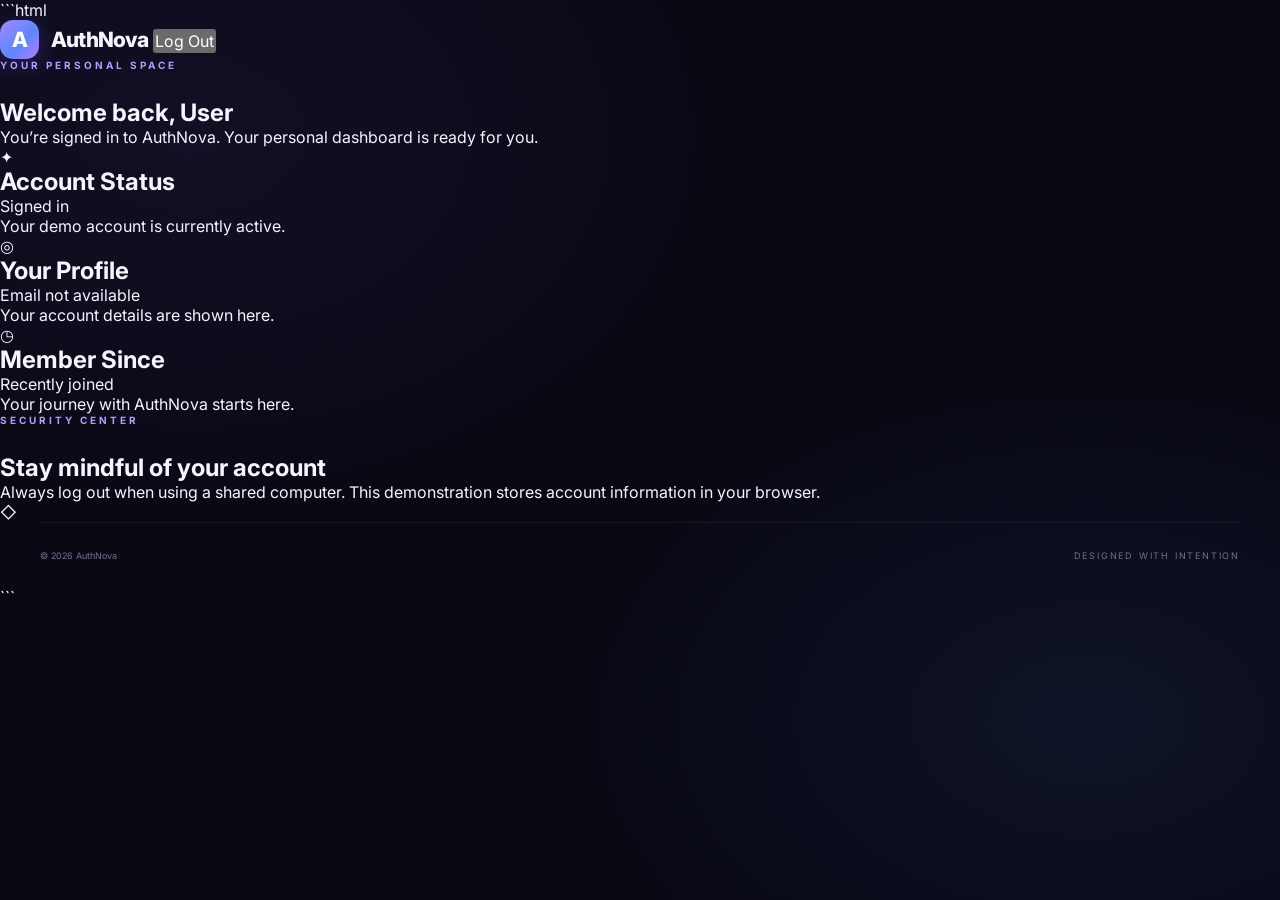
==== WebDev-L2-LoginAuthentication/dashboard.html @ 5b6138a6 "Add AuthNova dashboard page" ====
```html
<!DOCTYPE html>
<html lang="en">
<head>
  <meta charset="UTF-8">
  <meta name="viewport" content="width=device-width, initial-scale=1.0">

  <meta
    name="description"
    content="Your personal AuthNova account dashboard."
  >

  <title>Dashboard | AuthNova</title>

  <link rel="preconnect" href="https://fonts.googleapis.com">
  <link rel="preconnect" href="https://fonts.gstatic.com" crossorigin>

  <link
    href="https://fonts.googleapis.com/css2?family=Inter:wght@400;500;600;700;800&display=swap"
    rel="stylesheet"
  >

  <link rel="stylesheet" href="css/style.css">
</head>

<body class="dashboard-page">

  <header class="dashboard-header">
    <a class="brand" href="dashboard.html" aria-label="AuthNova home">
      <span class="brand-mark">A</span>
      <span class="brand-name">AuthNova</span>
    </a>

    <button
      type="button"
      class="btn btn-secondary"
      id="logoutButton"
    >
      Log Out
    </button>
  </header>

  <main class="dashboard-main">
    <section class="dashboard-welcome">
      <span class="eyebrow">YOUR PERSONAL SPACE</span>

      <h1>
        Welcome back,
        <span id="dashboardUsername">User</span>
      </h1>

      <p>
        You’re signed in to AuthNova. Your personal dashboard
        is ready for you.
      </p>
    </section>

    <section class="dashboard-grid" aria-label="Account overview">

      <article class="dashboard-card">
        <span class="dashboard-card-icon" aria-hidden="true">✦</span>
        <h2>Account Status</h2>
        <p class="dashboard-status">
          <span class="status-dot"></span>
          Signed in
        </p>
        <p>Your demo account is currently active.</p>
      </article>

      <article class="dashboard-card">
        <span class="dashboard-card-icon" aria-hidden="true">◎</span>
        <h2>Your Profile</h2>
        <p id="dashboardEmail">Email not available</p>
        <p>Your account details are shown here.</p>
      </article>

      <article class="dashboard-card">
        <span class="dashboard-card-icon" aria-hidden="true">◷</span>
        <h2>Member Since</h2>
        <p id="dashboardCreatedAt">Recently joined</p>
        <p>Your journey with AuthNova starts here.</p>
      </article>

    </section>

    <section class="dashboard-security">
      <div>
        <span class="eyebrow">SECURITY CENTER</span>
        <h2>Stay mindful of your account</h2>
        <p>
          Always log out when using a shared computer.
          This demonstration stores account information in your browser.
        </p>
      </div>

      <span class="security-symbol" aria-hidden="true">◇</span>
    </section>
  </main>

  <footer class="site-footer">
    <span>© 2026 AuthNova</span>
    <span>DESIGNED WITH INTENTION</span>
  </footer>

  <script src="js/dashboard.js" defer></script>
</body>
</html>
```
---- WebDev-L2-LoginAuthentication/css/style.css ----
/* =========================================
   AUTHNOVA — PREMIUM AUTHENTICATION UI
   OASIS INFOBYTE | LEVEL 2 | TASK 4
   ========================================= */

:root {
  color-scheme: dark;
  --bg: #090914;
  --surface: rgba(19, 19, 39, 0.78);
  --text: #f5f4ff;
  --muted: #9695b4;
  --purple: #9b7bff;
  --blue: #61a5ff;
  --pink: #e3a2ff;
  --border: rgba(183, 169, 255, 0.17);
  --danger: #ff819b;
  --success: #7bc8ff;
  --radius: 22px;
}

* {
  box-sizing: border-box;
  margin: 0;
  padding: 0;
}

html {
  min-height: 100%;
  scroll-behavior: smooth;
}

body {
  min-height: 100vh;
  overflow-x: hidden;
  background:
    radial-gradient(ellipse at 15% 15%, rgba(84, 54, 155, 0.13), transparent 35%),
    radial-gradient(ellipse at 85% 80%, rgba(44, 92, 175, 0.12), transparent 34%),
    var(--bg);
  color: var(--text);
  font-family: "Inter", sans-serif;
  -webkit-font-smoothing: antialiased;
  isolation: isolate;
}

a {
  color: inherit;
  text-decoration: none;
}

button,
input {
  font: inherit;
}

button,
a,
input {
  -webkit-tap-highlight-color: transparent;
}

button:focus-visible,
a:focus-visible,
input:focus-visible {
  outline: 2px solid var(--blue);
  outline-offset: 4px;
}

.ambient {
  position: fixed;
  z-index: -1;
  width: 330px;
  height: 330px;
  border-radius: 50%;
  filter: blur(100px);
  opacity: 0.17;
  pointer-events: none;
  animation: ambientFloat 12s ease-in-out infinite alternate;
}

.ambient-one {
  top: 12%;
  left: -140px;
  background: #7045ff;
}

.ambient-two {
  right: -140px;
  bottom: 5%;
  background: #367bff;
  animation-delay: -4s;
}

.ambient-three {
  top: 42%;
  left: 45%;
  width: 180px;
  height: 180px;
  background: #bb61ff;
  opacity: 0.08;
  animation-delay: -7s;
}

@keyframes ambientFloat {
  from {
    transform: translate3d(0, 0, 0) scale(0.9);
  }
  to {
    transform: translate3d(25px, -35px, 0) scale(1.12);
  }
}

/* Navigation */

.topbar {
  width: min(1320px, calc(100% - 80px));
  height: 94px;
  margin: 0 auto;
  display: flex;
  align-items: center;
  justify-content: space-between;
  border-bottom: 1px solid rgba(255, 255, 255, 0.055);
}

.brand {
  display: inline-flex;
  align-items: center;
  gap: 12px;
  font-size: 21px;
  font-weight: 800;
  letter-spacing: -0.8px;
}

.brand-mark,
.mini-brand-mark {
  display: grid;
  place-items: center;
  color: white;
  background: linear-gradient(135deg, #a28aff, #5d86ff 58%, #bd7aff);
  box-shadow: 0 5px 24px rgba(120, 99, 255, 0.28);
  font-weight: 800;
}

.brand-mark {
  width: 39px;
  height: 39px;
  border-radius: 13px;
  font-size: 21px;
}

.brand-highlight {
  color: #a998ff;
}

.topbar-right {
  display: flex;
  align-items: center;
  gap: 9px;
}

.status-dot {
  width: 7px;
  height: 7px;
  border-radius: 50%;
  background: #8b9cff;
  box-shadow: 0 0 13px #8b9cff;
}

.status-text {
  color: #aaa7c9;
  font-size: 10px;
  font-weight: 700;
  letter-spacing: 2px;
}

/* Main layout */

.page-layout {
  width: min(1160px, calc(100% - 80px));
  min-height: calc(100vh - 160px);
  margin: 0 auto;
  padding: 48px 0 58px;
  display: grid;
  grid-template-columns: 1fr 0.88fr;
  align-items: center;
  gap: clamp(48px, 8vw, 115px);
}

.welcome-panel {
  position: relative;
  padding: 24px 0 40px;
  animation: fadeUp 0.8s ease both;
}

.eyebrow {
  display: flex;
  align-items: center;
  gap: 12px;
  color: #aaa0ff;
  font-size: 10px;
  font-weight: 700;
  letter-spacing: 3px;
  margin-bottom: 27px;
}

.eyebrow-line {
  width: 32px;
  height: 1px;
  background: linear-gradient(90deg, var(--purple), transparent);
}

.welcome-panel h1 {
  max-width: 590px;
  font-size: clamp(42px, 5.3vw, 70px);
  line-height: 1.08;
  letter-spacing: -3.6px;
  font-weight: 800;
}

.welcome-panel h1 span {
  color: transparent;
  background: linear-gradient(100deg, #a58bff 10%, #6da8ff 58%, #d6a4ff);
  -webkit-background-clip: text;
  background-clip: text;
}

.welcome-description {
  max-width: 440px;
  margin-top: 25px;
  color: var(--muted);
  font-size: 14px;
  line-height: 1.95;
}

.feature-list {
  display: grid;
  gap: 22px;
  margin-top: 38px;
}

.feature-item {
  display: flex;
  align-items: flex-start;
  gap: 15px;
}

.feature-icon {
  display: grid;
  place-items: center;
  flex: 0 0 41px;
  width: 41px;
  height: 41px;
  border: 1px solid rgba(161, 141, 255, 0.24);
  border-radius: 13px;
  background: linear-gradient(145deg, rgba(144, 113, 255, 0.14), rgba(76, 124, 255, 0.05));
  color: #b7a5ff;
  font-size: 20px;
}

.feature-item h3 {
  margin: 1px 0 6px;
  font-size: 13px;
  font-weight: 600;
}

.feature-item p {
  color: #8584a5;
  font-size: 11px;
  line-height: 1.7;
}

/* Decorative three-dimensional illustration */

.decorative-orbit {
  position: absolute;
  top: -10px;
  right: -6px;
  width: 210px;
  height: 210px;
  opacity: 0.9;
  pointer-events: none;
  transform: rotate(-12deg);
}

.orbit {
  position: absolute;
  inset: 0;
  border: 1px solid rgba(167, 145, 255, 0.19);
  border-radius: 50%;
}

.orbit-outer {
  transform: rotateX(65deg) rotateZ(28deg);
  box-shadow: 0 0 32px rgba(122, 105, 255, 0.08);
}

.orbit-middle {
  inset: 22px;
  transform: rotateY(62deg) rotateZ(-35deg);
  border-color: rgba(111, 167, 255, 0.3);
}

.orbit-core {
  position: absolute;
  top: 50%;
  left: 50%;
  display: grid;
  place-items: center;
  width: 76px;
  height: 76px;
  border: 1px solid rgba(211, 200, 255, 0.5);
  border-radius: 23px;
  background: linear-gradient(145deg, rgba(159, 127, 255, 0.5), rgba(62, 93, 202, 0.27));
  box-shadow:
    inset 0 1px 0 rgba(255, 255, 255, 0.4),
    0 0 35px rgba(117, 93, 255, 0.27),
    0 18px 40px rgba(0, 0, 0, 0.3);
  backdrop-filter: blur(12px);
  font-size: 30px;
  font-weight: 800;
  transform: translate(-50%, -50%) rotate(12deg);
  animation: coreFloat 5s ease-in-out infinite;
}

.orbit-core span {
  color: #b4d1ff;
}

.orbit-star {
  position: absolute;
  color: #bbaaff;
  text-shadow: 0 0 15px #987aff;
}

.star-one {
  top: 18px;
  right: 28px;
  font-size: 18px;
}

.star-two {
  bottom: 29px;
  left: 12px;
  font-size: 25px;
}

.star-three {
  right: 9px;
  bottom: 53px;
  font-size: 12px;
}

@keyframes coreFloat {
  0%, 100% {
    transform: translate(-50%, -50%) rotate(12deg) translateY(0);
  }
  50% {
    transform: translate(-50%, -50%) rotate(4deg) translateY(-8px);
  }
}

/* Authentication card */

.auth-area {
  width: 100%;
  max-width: 455px;
  justify-self: end;
  perspective: 1400px;
  animation: fadeUp 0.8s 0.12s ease both;
}

.auth-card {
  position: relative;
  overflow: hidden;
  padding: 37px 35px 26px;
  border: 1px solid var(--border);
  border-radius: var(--radius);
  background:
    linear-gradient(145deg, rgba(30, 28, 57, 0.8), rgba(15, 15, 31, 0.91) 60%),
    var(--surface);
  box-shadow:
    0 32px 90px rgba(0, 0, 0, 0.38),
    inset 0 1px 0 rgba(255, 255, 255, 0.08),
    0 0 0 1px rgba(142, 117, 255, 0.035);
  backdrop-filter: blur(22px);
  transform: rotateY(-3deg) rotateX(1deg);
  transition: transform 0.4s ease, border-color 0.4s ease, box-shadow 0.4s ease;
}

.auth-card:hover {
  transform: rotateY(0) rotateX(0) translateY(-3px);
  border-color: rgba(167, 146, 255, 0.32);
  box-shadow:
    0 38px 100px rgba(0, 0, 0, 0.43),
    0 0 40px rgba(112, 93, 255, 0.08),
    inset 0 1px 0 rgba(255, 255, 255, 0.1);
}

.card-top-glow {
  position: absolute;
  top: 0;
  left: 16%;
  width: 68%;
  height: 1px;
  background: linear-gradient(90deg, transparent, #b9a4ff, #77b4ff, transparent);
  box-shadow: 0 0 18px rgba(157, 128, 255, 0.65);
}

.card-heading {
  text-align: center;
  margin-bottom: 30px;
}

.mini-brand-mark {
  width: 48px;
  height: 48px;
  margin: 0 auto 20px;
  border: 1px solid rgba(255, 255, 255, 0.27);
  border-radius: 16px;
  font-size: 24px;
  transform: rotate(-5deg);
}

.card-kicker {
  margin-bottom: 10px;
  color: #a99aff;
  font-size: 9px;
  font-weight: 700;
  letter-spacing: 3px;
}

.card-heading h2 {
  font-size: clamp(21px, 2.2vw, 26px);
  letter-spacing: -0.8px;
  line-height: 1.4;
}

.card-heading h2 span {
  color: #a998ff;
}

.card-subtitle {
  margin-top: 9px;
  color: var(--muted);
  font-size: 11px;
  line-height: 1.7;
}

/* Form */

.form-group {
  margin-bottom: 19px;
}

.form-group > label,
.label-row > label {
  display: block;
  margin-bottom: 9px;
  color: #e4e2f7;
  font-size: 11px;
  font-weight: 600;
}

.label-row {
  display: flex;
  align-items: center;
  justify-content: space-between;
}

.text-link {
  margin-bottom: 9px;
  color: #a99aff;
  font-size: 10px;
  transition: color 0.2s ease;
}

.text-link:hover {
  color: #d0c5ff;
}

.input-shell {
  display: flex;
  align-items: center;
  gap: 11px;
  min-height: 51px;
  padding: 0 14px;
  border: 1px solid rgba(179, 170, 225, 0.16);
  border-radius: 11px;
  background: rgba(8, 8, 21, 0.48);
  transition: border-color 0.25s ease, box-shadow 0.25s ease, background 0.25s ease;
}

.input-shell:focus-within {
  border-color: rgba(153, 132, 255, 0.75);
  background: rgba(13, 12, 32, 0.8);
  box-shadow: 0 0 0 3px rgba(135, 109, 255, 0.1);
}

.input-icon {
  flex: 0 0 auto;
  color: #a89aff;
  font-size: 19px;
}

.input-shell input {
  width: 100%;
  min-width: 0;
  border: 0;
  outline: 0;
  background: transparent;
  color: var(--text);
  font-size: 11px;
}

.input-shell input::placeholder {
  color: #696985;
}

.input-shell input:focus-visible {
  outline: 0;
}

.toggle-password {
  flex: 0 0 auto;
  padding: 5px;
  border: 0;
  background: transparent;
  color: #aaa4d2;
  cursor: pointer;
  font-size: 17px;
}

.toggle-password:hover {
  color: white;
}

.field-error {
  display: block;
  min-height: 0;
  margin-top: 0;
  color: var(--danger);
  font-size: 10px;
  line-height: 1.6;
}

.field-error:not(:empty) {
  margin-top: 6px;
}

.form-options {
  display: flex;
  align-items: center;
  justify-content: space-between;
  gap: 10px;
  margin: 2px 0 19px;
}

.remember-option {
  display: inline-flex;
  align-items: center;
  gap: 8px;
  color: #aaa9c3;
  font-size: 10px;
  cursor: pointer;
}

.remember-option input {
  position: absolute;
  width: 1px;
  height: 1px;
  opacity: 0;
}

.custom-checkbox {
  display: grid;
  place-items: center;
  width: 15px;
  height: 15px;
  border: 1px solid rgba(177, 164, 233, 0.38);
  border-radius: 4px;
  background: rgba(255, 255, 255, 0.025);
  transition: all 0.2s ease;
}

.remember-option input:checked + .custom-checkbox {
  border-color: #9e89ff;
  background: linear-gradient(135deg, #9f85ff, #648fff);
}

.remember-option input:checked + .custom-checkbox::after {
  content: "✓";
  color: white;
  font-size: 10px;
}

.remember-option input:focus-visible + .custom-checkbox {
  outline: 2px solid var(--blue);
  outline-offset: 3px;
}

.secure-label {
  color: #8d8ab0;
  font-size: 9px;
}

.form-message {
  display: none;
  margin-bottom: 13px;
  padding: 10px 12px;
  border: 1px solid transparent;
  border-radius: 8px;
  font-size: 11px;
  line-height: 1.6;
}

.form-message:not(:empty) {
  display: block;
}

.form-message.error {
  border-color: rgba(255, 129, 155, 0.25);
  background: rgba(255, 100, 140, 0.07);
  color: #ff9cb1;
}

.form-message.success {
  border-color: rgba(123, 200, 255, 0.25);
  background: rgba(90, 160, 255, 0.07);
  color: #a9d9ff;
}

.primary-button {
  position: relative;
  display: flex;
  align-items: center;
  justify-content: center;
  gap: 12px;
  width: 100%;
  min-height: 51px;
  padding: 0 18px;
  overflow: hidden;
  border: 1px solid rgba(214, 202, 255, 0.32);
  border-radius: 11px;
  background: linear-gradient(105deg, #7654e9, #6267ed 55%, #497eea);
  box-shadow:
    0 8px 25px rgba(100, 83, 231, 0.23),
    inset 0 1px 0 rgba(255, 255, 255, 0.2);
  color: white;
  font-size: 12px;
  font-weight: 700;
  cursor: pointer;
  transition: transform 0.25s ease, box-shadow 0.25s ease, filter 0.25s ease;
}

.primary-button::before {
  position: absolute;
  top: 0;
  left: -100%;
  width: 60%;
  height: 100%;
  content: "";
  background: linear-gradient(90deg, transparent, rgba(255, 255, 255, 0.2), transparent);
  transform: skewX(-20deg);
  transition: left 0.55s ease;
}

.primary-button:hover::before {
  left: 150%;
}

.primary-button:hover {
  transform: translateY(-2px);
  filter: brightness(1.08);
  box-shadow: 0 12px 30px rgba(100, 83, 231, 0.32);
}

.primary-button:active {
  transform: translateY(0) scale(0.99);
}

.button-arrow {
  position: absolute;
  right: 18px;
  font-size: 17px;
  transition: transform 0.25s ease;
}

.primary-button:hover .button-arrow {
  transform: translate(3px, -2px);
}

.divider {
  display: flex;
  align-items: center;
  gap: 12px;
  margin: 24px 0 17px;
  color: #797794;
  font-size: 8px;
  font-weight: 700;
  letter-spacing: 1.5px;
  white-space: nowrap;
}

.divider::before,
.divider::after {
  flex: 1;
  height: 1px;
  content: "";
  background: rgba(184, 174, 228, 0.13);
}

.secondary-button {
  display: flex;
  align-items: center;
  justify-content: center;
  gap: 10px;
  min-height: 47px;
  border: 1px solid rgba(178, 167, 230, 0.2);
  border-radius: 10px;
  background: rgba(255, 255, 255, 0.025);
  color: #e3e1f8;
  font-size: 11px;
  font-weight: 600;
  transition: all 0.25s ease;
}

.secondary-button span {
  color: #b2a0ff;
  font-size: 16px;
}

.secondary-button:hover {
  border-color: rgba(167, 146, 255, 0.48);
  background: rgba(132, 108, 255, 0.08);
  transform: translateY(-1px);
}

.card-footer {
  display: flex;
  align-items: center;
  justify-content: center;
  gap: 7px;
  margin-top: 23px;
  padding-top: 18px;
  border-top: 1px solid rgba(184, 174, 228, 0.1);
  color: #777591;
  font-size: 9px;
}

.footer-lock {
  color: #a99aff;
  font-size: 15px;
}

.below-card-note {
  margin-top: 17px;
  color: #6f6d8b;
  font-size: 9px;
  line-height: 1.7;
  text-align: center;
}

/* Footer */

.site-footer {
  display: flex;
  align-items: center;
  justify-content: space-between;
  gap: 20px;
  width: min(1320px, calc(100% - 80px));
  min-height: 65px;
  margin: 0 auto;
  border-top: 1px solid rgba(255, 255, 255, 0.055);
  color: #73718e;
  font-size: 9px;
}

.site-footer span:last-child {
  letter-spacing: 1.8px;
}

/* Animation */

@keyframes fadeUp {
  from {
    opacity: 0;
    transform: translateY(18px);
  }
  to {
    opacity: 1;
    transform: translateY(0);
  }
}

/* Tablet */

@media (max-width: 1000px) {
  .page-layout {
    grid-template-columns: 1fr 0.95fr;
    gap: 38px;
    width: min(900px, calc(100% - 48px));
  }

  .welcome-panel h1 {
    font-size: clamp(40px, 5vw, 55px);
    letter-spacing: -2.5px;
  }

  .decorative-orbit {
    top: -50px;
    right: -20px;
    transform: scale(0.75) rotate(-12deg);
  }

  .auth-card {
    padding: 32px 25px 24px;
  }

  .topbar,
  .site-footer {
    width: calc(100% - 48px);
  }
}

/* Mobile */

@media (max-width: 720px) {
  .topbar {
    width: calc(100% - 36px);
    height: 76px;
  }

  .brand {
    font-size: 19px;
  }

  .status-text {
    font-size: 8px;
    letter-spacing: 1.3px;
  }

  .page-layout {
    width: min(460px, calc(100% - 36px));
    min-height: auto;
    grid-template-columns: 1fr;
    gap: 34px;
    padding: 40px 0 42px;
  }

  .welcome-panel {
    padding: 0;
  }

  .eyebrow {
    margin-bottom: 18px;
    font-size: 9px;
  }

  .welcome-panel h1 {
    font-size: clamp(39px, 10vw, 54px);
    letter-spacing: -2.5px;
  }

  .welcome-description {
    margin-top: 16px;
    font-size: 12px;
    line-height: 1.8;
  }

  .feature-list {
    grid-template-columns: 1fr 1fr;
    gap: 13px;
    margin-top: 23px;
  }

  .feature-item {
    gap: 9px;
  }

  .feature-icon {
    flex-basis: 33px;
    width: 33px;
    height: 33px;
    border-radius: 10px;
    font-size: 16px;
  }

  .feature-item h3 {
    font-size: 10px;
  }

  .feature-item p {
    font-size: 9px;
  }

  .decorative-orbit {
    top: -37px;
    right: -52px;
    transform: scale(0.5) rotate(-12deg);
    transform-origin: top right;
    opacity: 0.55;
  }

  .auth-area {
    max-width: 100%;
    justify-self: stretch;
  }

  .auth-card {
    padding: 31px 23px 24px;
    transform: none;
  }

  .auth-card:hover {
    transform: translateY(-2px);
  }

  .card-heading h2 {
    font-size: 23px;
  }

  .site-footer {
    width: calc(100% - 36px);
    min-height: 58px;
    font-size: 8px;
  }

  .site-footer span:last-child {
    letter-spacing: 1px;
  }
}

/* Small phones */

@media (max-width: 380px) {
  .feature-list {
    grid-template-columns: 1fr;
  }

  .auth-card {
    padding: 27px 17px 21px;
  }

  .form-options {
    align-items: flex-start;
    flex-direction: column;
  }

  .decorative-orbit {
    opacity: 0.3;
  }
}

/* Respect accessibility preferences */

@media (prefers-reduced-motion: reduce) {
  *,
  *::before,
  *::after {
    scroll-behavior: auto !important;
    animation-duration: 0.01ms !important;
    animation-iteration-count: 1 !important;
    transition-duration: 0.01ms !important;
  }
}
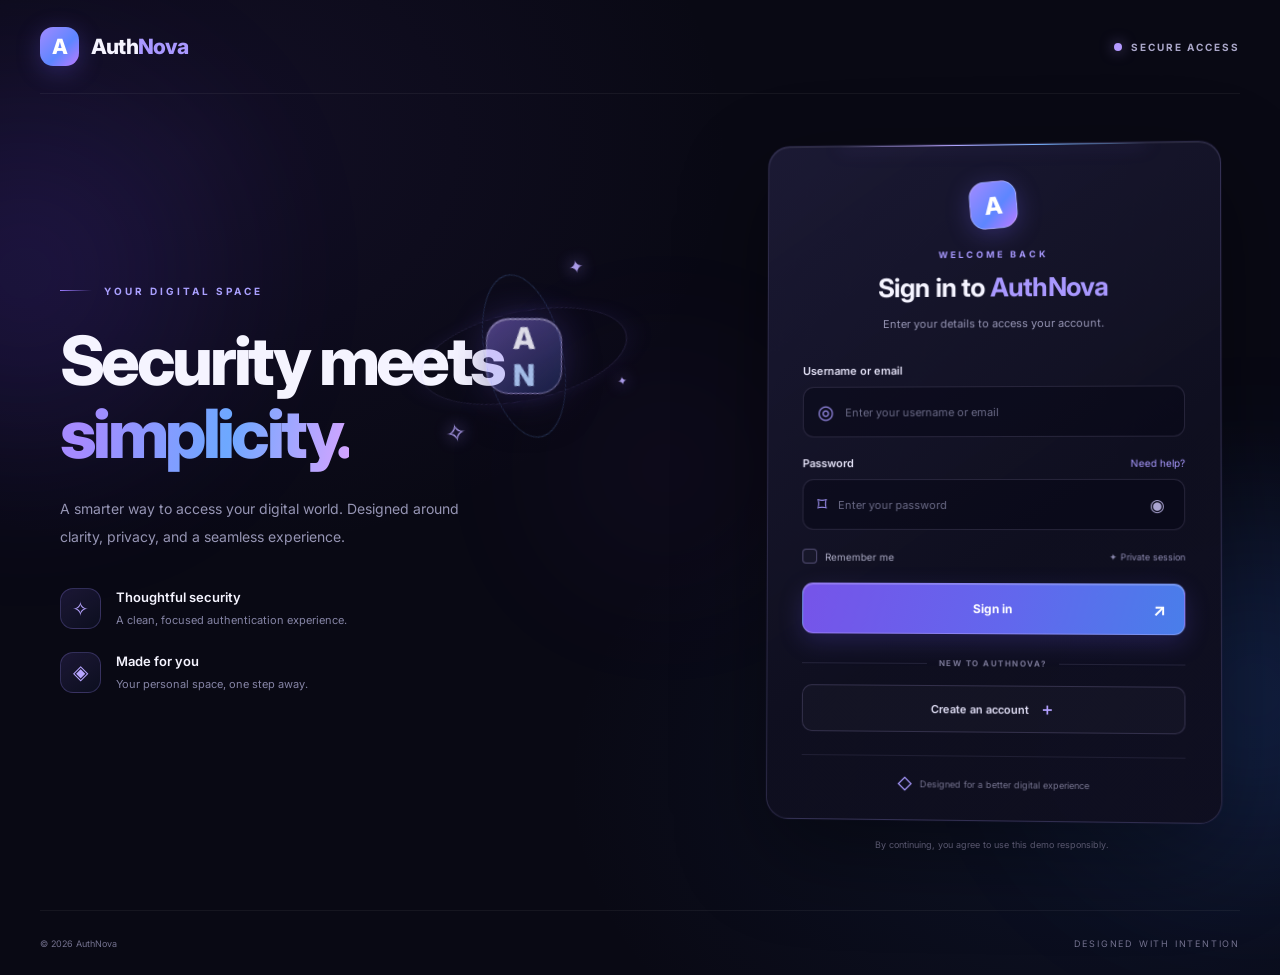
==== commit 25228bc4: "Update AuthNova dashboard page" ====
--- a/WebDev-L2-LoginAuthentication/dashboard.html
+++ b/WebDev-L2-LoginAuthentication/dashboard.html
@@ -1,4 +1,3 @@
-```html
 <!DOCTYPE html>
 <html lang="en">
 <head>
@@ -105,4 +104,4 @@
   <script src="js/dashboard.js" defer></script>
 </body>
 </html>
-```
+
--- a/WebDev-L2-LoginAuthentication/css/style.css
+++ b/WebDev-L2-LoginAuthentication/css/style.css
@@ -962,4 +962,332 @@
     animation-iteration-count: 1 !important;
     transition-duration: 0.01ms !important;
   }
-}+}
+
+
+
+
+
+
+
+/* =========================================
+   AUTHNOVA — DASHBOARD DESIGN
+   ========================================= */
+
+.dashboard-page {
+  min-height: 100vh;
+  display: flex;
+  flex-direction: column;
+  background:
+    radial-gradient(ellipse at 10% 10%, rgba(89, 76, 230, 0.16), transparent 38%),
+    radial-gradient(ellipse at 90% 35%, rgba(199, 73, 185, 0.10), transparent 35%),
+    var(--bg-primary, #070711);
+  color: #f7f7ff;
+}
+
+.dashboard-header {
+  width: min(1180px, calc(100% - 48px));
+  margin: 0 auto;
+  padding: 26px 0;
+  display: flex;
+  align-items: center;
+  justify-content: space-between;
+  gap: 20px;
+  border-bottom: 1px solid rgba(255, 255, 255, 0.09);
+}
+
+.dashboard-header .brand {
+  display: inline-flex;
+  align-items: center;
+  gap: 12px;
+  color: inherit;
+  text-decoration: none;
+}
+
+.dashboard-header .brand-mark {
+  width: 42px;
+  height: 42px;
+  display: grid;
+  place-items: center;
+  border-radius: 14px;
+  background: linear-gradient(135deg, #7c6cff, #d35bd2);
+  box-shadow: 0 8px 28px rgba(124, 108, 255, 0.25);
+  font-weight: 800;
+  font-size: 1.2rem;
+}
+
+.dashboard-header .brand-name {
+  font-size: 1.2rem;
+  font-weight: 800;
+  letter-spacing: -0.04em;
+}
+
+.dashboard-main {
+  width: min(1180px, calc(100% - 48px));
+  margin: 0 auto;
+  padding: 76px 0 64px;
+  flex: 1;
+}
+
+.dashboard-welcome {
+  max-width: 760px;
+  margin-bottom: 44px;
+}
+
+.dashboard-page .eyebrow {
+  display: inline-block;
+  margin-bottom: 16px;
+  color: #a99eff;
+  font-size: 0.72rem;
+  font-weight: 800;
+  letter-spacing: 0.18em;
+}
+
+.dashboard-welcome h1 {
+  margin: 0 0 18px;
+  font-size: clamp(2.2rem, 5vw, 4.3rem);
+  line-height: 1.12;
+  letter-spacing: -0.06em;
+  overflow-wrap: anywhere;
+}
+
+#dashboardUsername {
+  background: linear-gradient(100deg, #9c91ff, #e59be8 70%, #ffb4d1);
+  -webkit-background-clip: text;
+  background-clip: text;
+  color: transparent;
+}
+
+.dashboard-welcome > p {
+  max-width: 600px;
+  color: #aaaabd;
+  font-size: 1rem;
+  line-height: 1.9;
+}
+
+.dashboard-grid {
+  display: grid;
+  grid-template-columns: repeat(3, minmax(0, 1fr));
+  gap: 22px;
+}
+
+.dashboard-card {
+  position: relative;
+  overflow: hidden;
+  min-height: 220px;
+  padding: 28px;
+  border: 1px solid rgba(255, 255, 255, 0.10);
+  border-radius: 24px;
+  background: linear-gradient(
+    145deg,
+    rgba(255, 255, 255, 0.075),
+    rgba(255, 255, 255, 0.025)
+  );
+  box-shadow: 0 18px 50px rgba(0, 0, 0, 0.14);
+  backdrop-filter: blur(18px);
+  transition:
+    transform 220ms ease,
+    border-color 220ms ease,
+    background 220ms ease;
+}
+
+.dashboard-card::after {
+  content: "";
+  position: absolute;
+  width: 140px;
+  height: 140px;
+  right: -75px;
+  top: -75px;
+  border-radius: 50%;
+  background: rgba(135, 111, 255, 0.12);
+  filter: blur(8px);
+  pointer-events: none;
+}
+
+.dashboard-card:hover {
+  transform: translateY(-6px);
+  border-color: rgba(169, 158, 255, 0.42);
+  background: linear-gradient(
+    145deg,
+    rgba(124, 108, 255, 0.11),
+    rgba(255, 255, 255, 0.035)
+  );
+}
+
+.dashboard-card-icon {
+  width: 46px;
+  height: 46px;
+  display: grid;
+  place-items: center;
+  margin-bottom: 24px;
+  border-radius: 15px;
+  background: rgba(142, 125, 255, 0.14);
+  color: #b6acff;
+  font-size: 1.55rem;
+}
+
+.dashboard-card h2 {
+  margin: 0 0 14px;
+  font-size: 1.1rem;
+  font-weight: 700;
+}
+
+.dashboard-card > p {
+  color: #aaaabd;
+  font-size: 0.88rem;
+  line-height: 1.75;
+  overflow-wrap: anywhere;
+}
+
+.dashboard-card .dashboard-status {
+  display: flex;
+  align-items: center;
+  gap: 9px;
+  color: #e3defe;
+  font-weight: 600;
+}
+
+.status-dot {
+  width: 8px;
+  height: 8px;
+  flex: 0 0 8px;
+  border-radius: 50%;
+  background: #b49aff;
+  box-shadow: 0 0 14px rgba(180, 154, 255, 0.55);
+}
+
+.dashboard-security {
+  margin-top: 26px;
+  padding: 30px 34px;
+  display: flex;
+  align-items: center;
+  justify-content: space-between;
+  gap: 24px;
+  border: 1px solid rgba(157, 140, 255, 0.20);
+  border-radius: 24px;
+  background: linear-gradient(
+    110deg,
+    rgba(111, 94, 230, 0.13),
+    rgba(205, 96, 191, 0.06)
+  );
+}
+
+.dashboard-security > div {
+  max-width: 700px;
+}
+
+.dashboard-security h2 {
+  margin: 0 0 12px;
+  font-size: clamp(1.2rem, 3vw, 1.7rem);
+  letter-spacing: -0.035em;
+}
+
+.dashboard-security p {
+  margin: 0;
+  color: #aaaabd;
+  font-size: 0.9rem;
+  line-height: 1.85;
+}
+
+.security-symbol {
+  flex: 0 0 auto;
+  color: #a99eff;
+  font-size: 4rem;
+  opacity: 0.8;
+}
+
+.dashboard-page .site-footer {
+  width: min(1180px, calc(100% - 48px));
+  margin: 0 auto;
+  padding: 24px 0;
+  display: flex;
+  justify-content: space-between;
+  gap: 16px;
+  border-top: 1px solid rgba(255, 255, 255, 0.09);
+  color: #77778e;
+  font-size: 0.72rem;
+  letter-spacing: 0.08em;
+}
+
+.dashboard-page .btn {
+  cursor: pointer;
+}
+
+.dashboard-page .btn:focus-visible {
+  outline: 2px solid #b6acff;
+  outline-offset: 4px;
+}
+
+@media (max-width: 800px) {
+  .dashboard-main {
+    padding-top: 54px;
+  }
+
+  .dashboard-grid {
+    grid-template-columns: repeat(2, minmax(0, 1fr));
+  }
+
+  .dashboard-card:last-child {
+    grid-column: 1 / -1;
+  }
+}
+
+@media (max-width: 560px) {
+  .dashboard-header,
+  .dashboard-main,
+  .dashboard-page .site-footer {
+    width: min(100% - 32px, 1180px);
+  }
+
+  .dashboard-header {
+    padding: 18px 0;
+  }
+
+  .dashboard-header .brand-mark {
+    width: 38px;
+    height: 38px;
+  }
+
+  .dashboard-main {
+    padding-top: 42px;
+    padding-bottom: 42px;
+  }
+
+  .dashboard-grid {
+    grid-template-columns: 1fr;
+  }
+
+  .dashboard-card:last-child {
+    grid-column: auto;
+  }
+
+  .dashboard-card {
+    min-height: auto;
+    padding: 24px;
+  }
+
+  .dashboard-security {
+    padding: 24px;
+  }
+
+  .security-symbol {
+    display: none;
+  }
+
+  .dashboard-page .site-footer {
+    flex-direction: column;
+    align-items: flex-start;
+    font-size: 0.65rem;
+  }
+}
+
+@media (prefers-reduced-motion: reduce) {
+  .dashboard-card {
+    transition: none;
+  }
+
+  .dashboard-card:hover {
+    transform: none;
+  }
+}
+
